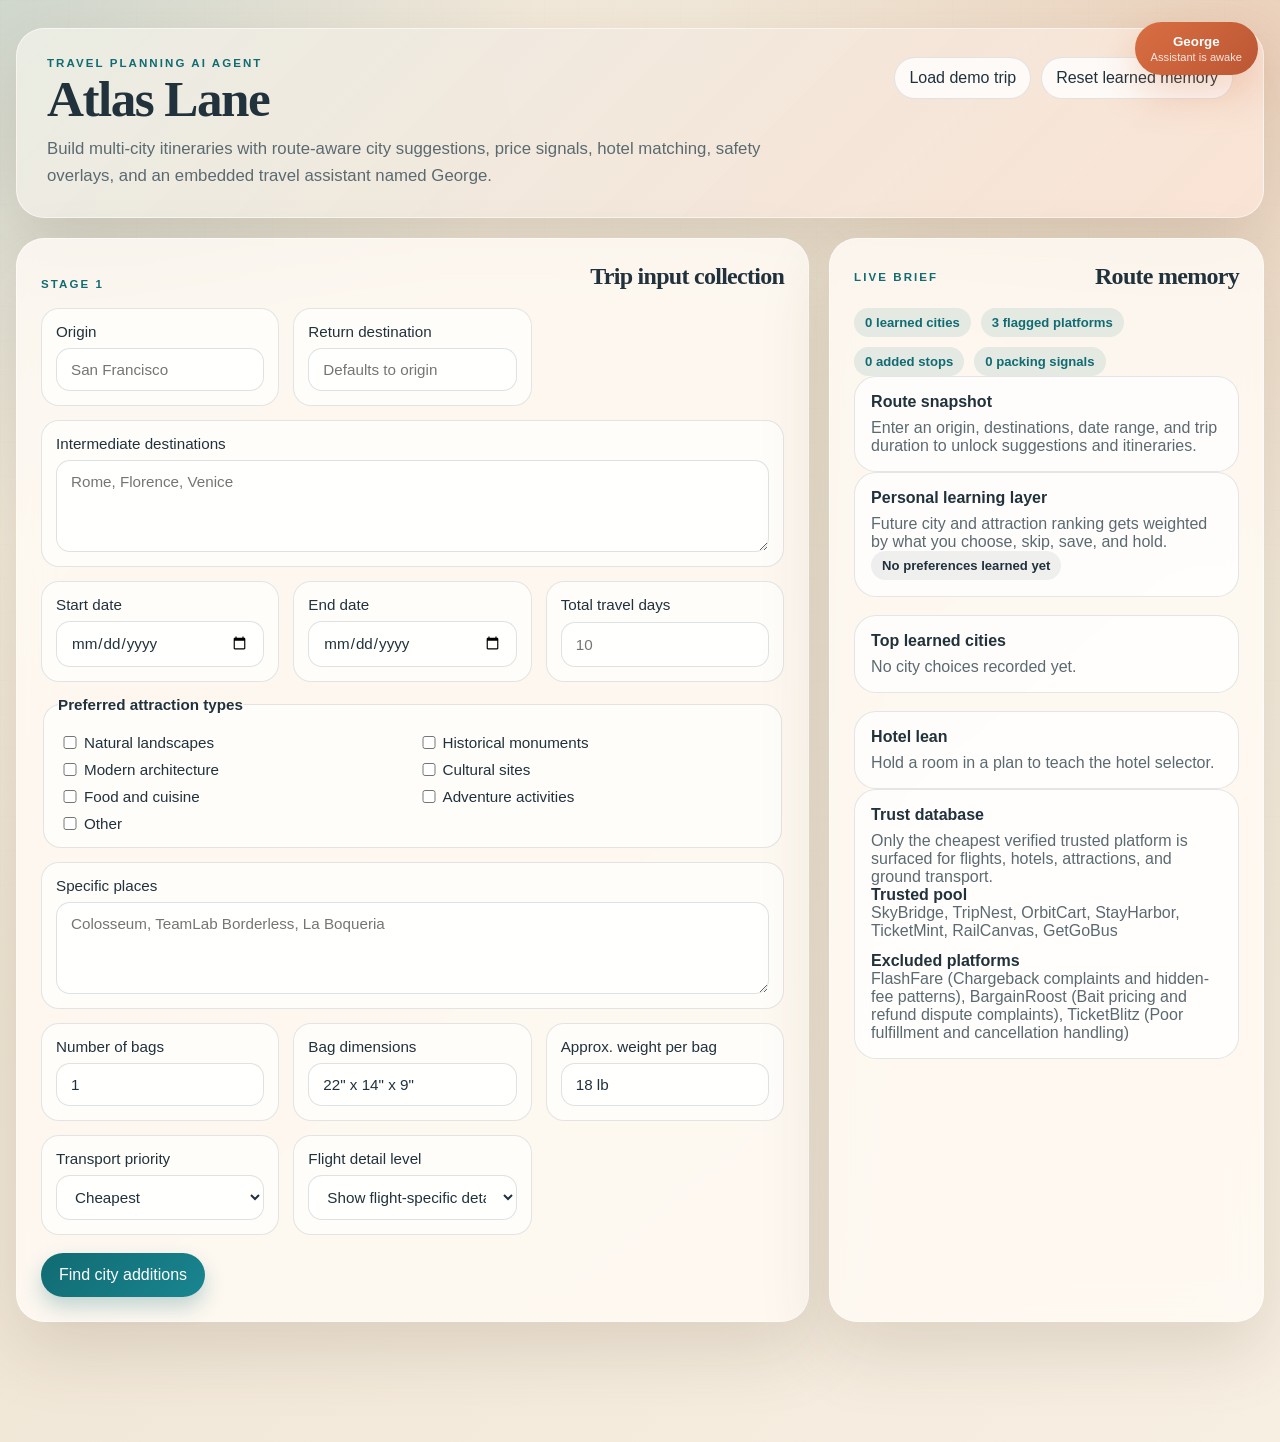
==== untitled folder 2/index.html @ 6e9e3964 "Add files via upload" ====
<!DOCTYPE html>
<html lang="en">
  <head>
    <meta charset="UTF-8" />
    <meta name="viewport" content="width=device-width, initial-scale=1.0" />
    <title>Atlas Lane Travel Planner</title>
    <link rel="stylesheet" href="./styles.css" />
  </head>
  <body>
    <div class="page-shell">
      <header class="panel hero-panel">
        <div class="hero-copy">
          <p class="eyebrow">Travel Planning AI Agent</p>
          <h1>Atlas Lane</h1>
          <p class="hero-text">
            Build multi-city itineraries with route-aware city suggestions, price
            signals, hotel matching, safety overlays, and an embedded travel
            assistant named George.
          </p>
        </div>
        <div class="hero-actions">
          <button id="loadDemo" class="ghost-button" type="button">
            Load demo trip
          </button>
          <button id="resetMemory" class="ghost-button" type="button">
            Reset learned memory
          </button>
        </div>
      </header>

      <main class="dashboard-grid">
        <section class="panel intake-panel">
          <div class="section-heading">
            <p class="eyebrow">Stage 1</p>
            <h2>Trip input collection</h2>
          </div>

          <form id="tripForm" class="trip-form">
            <div class="form-grid">
              <label>
                Origin
                <input
                  id="origin"
                  name="origin"
                  type="text"
                  placeholder="San Francisco"
                  required
                />
              </label>

              <label>
                Return destination
                <input
                  id="returnDestination"
                  name="returnDestination"
                  type="text"
                  placeholder="Defaults to origin"
                />
              </label>

              <label class="wide">
                Intermediate destinations
                <textarea
                  id="destinations"
                  name="destinations"
                  rows="3"
                  placeholder="Rome, Florence, Venice"
                  required
                ></textarea>
              </label>

              <label>
                Start date
                <input id="startDate" name="startDate" type="date" required />
              </label>

              <label>
                End date
                <input id="endDate" name="endDate" type="date" required />
              </label>

              <label>
                Total travel days
                <input
                  id="tripDays"
                  name="tripDays"
                  type="number"
                  min="2"
                  max="45"
                  placeholder="10"
                  required
                />
              </label>

              <fieldset class="wide checkbox-group">
                <legend>Preferred attraction types</legend>
                <label><input type="checkbox" name="attractionType" value="Natural landscapes" />Natural landscapes</label>
                <label><input type="checkbox" name="attractionType" value="Historical monuments" />Historical monuments</label>
                <label><input type="checkbox" name="attractionType" value="Modern architecture" />Modern architecture</label>
                <label><input type="checkbox" name="attractionType" value="Cultural sites" />Cultural sites</label>
                <label><input type="checkbox" name="attractionType" value="Food and cuisine" />Food and cuisine</label>
                <label><input type="checkbox" name="attractionType" value="Adventure activities" />Adventure activities</label>
                <label><input type="checkbox" name="attractionType" value="Other" />Other</label>
              </fieldset>

              <label class="wide">
                Specific places
                <textarea
                  id="specificPlaces"
                  name="specificPlaces"
                  rows="3"
                  placeholder="Colosseum, TeamLab Borderless, La Boqueria"
                ></textarea>
              </label>

              <label>
                Number of bags
                <input
                  id="bagCount"
                  name="bagCount"
                  type="number"
                  min="0"
                  max="8"
                  value="1"
                />
              </label>

              <label>
                Bag dimensions
                <input
                  id="bagDimensions"
                  name="bagDimensions"
                  type="text"
                  placeholder='22" x 14" x 9"'
                  value='22" x 14" x 9"'
                />
              </label>

              <label>
                Approx. weight per bag
                <input
                  id="bagWeight"
                  name="bagWeight"
                  type="text"
                  placeholder="18 lb"
                  value="18 lb"
                />
              </label>

              <label>
                Transport priority
                <select id="transportPriority" name="transportPriority">
                  <option value="Cheapest">Cheapest</option>
                  <option value="Fastest">Fastest</option>
                  <option value="No preference">No preference</option>
                </select>
              </label>

              <label>
                Flight detail level
                <select id="flightInfo" name="flightInfo">
                  <option value="Show">Show flight-specific details</option>
                  <option value="Hide">Hide advanced flight detail</option>
                </select>
              </label>
            </div>

            <div class="form-actions">
              <button class="primary-button" type="submit">
                Find city additions
              </button>
              <p id="formMessage" class="form-message" aria-live="polite"></p>
            </div>
          </form>
        </section>

        <aside class="panel insight-panel">
          <div class="section-heading compact">
            <p class="eyebrow">Live brief</p>
            <h2>Route memory</h2>
          </div>

          <div id="statusPills" class="status-pills"></div>
          <div id="routeSummary" class="summary-stack"></div>
          <div id="learningSummary" class="summary-stack"></div>
          <div id="trustSummary" class="summary-stack"></div>
        </aside>
      </main>

      <section id="suggestionSection" class="panel stage-panel hidden">
        <div class="section-heading">
          <p class="eyebrow">Stage 2</p>
          <h2>City suggestion engine</h2>
        </div>
        <div id="suggestionCards" class="suggestion-grid"></div>
        <div class="panel-footer">
          <p class="footer-note">
            Suggested cities are optional. Accepted stops are added to the route
            before itinerary generation.
          </p>
          <button id="generatePlans" class="primary-button" type="button">
            Generate itineraries
          </button>
        </div>
      </section>

      <section id="transportSection" class="panel stage-panel hidden">
        <div class="section-heading">
          <p class="eyebrow">Stage 3</p>
          <h2>Flight, ground transport, and price forecast</h2>
        </div>
        <div id="transportContent" class="transport-stack"></div>
      </section>

      <section id="plansSection" class="panel stage-panel hidden">
        <div class="section-heading">
          <p class="eyebrow">Stage 4+</p>
          <h2>Complete travel plans</h2>
        </div>
        <div id="plansContent" class="plans-grid"></div>
      </section>
    </div>

    <button id="georgeToggle" class="george-toggle" type="button">
      <span>George</span>
      <small>Assistant is awake</small>
    </button>

    <section id="georgePanel" class="george-panel hidden" aria-live="polite">
      <div class="george-header">
        <div>
          <p class="eyebrow">Ambient assistant</p>
          <h2>George</h2>
        </div>
        <button id="closeGeorge" class="icon-button" type="button">×</button>
      </div>

      <div id="georgeMessages" class="george-messages"></div>

      <div id="packingListPanel" class="packing-list-panel hidden">
        <div class="packing-header">
          <h3>Packing list</h3>
          <p>Toggle items to mark them as personally relevant.</p>
        </div>
        <div id="packingListItems" class="packing-list-items"></div>
      </div>

      <div class="quick-prompts">
        <button class="chip-button" data-prompt="Create a packing list for this trip" type="button">
          Packing list
        </button>
        <button class="chip-button" data-prompt="Why were these cities suggested?" type="button">
          Explain route logic
        </button>
        <button class="chip-button" data-prompt="How do I use the prohibited items panel?" type="button">
          Explain compliance
        </button>
      </div>

      <form id="georgeForm" class="george-form">
        <input
          id="georgeInput"
          type="text"
          placeholder="Ask George about the route, packing, or the UI"
          autocomplete="off"
        />
        <button class="primary-button" type="submit">Send</button>
      </form>
    </section>

    <div id="complianceModal" class="modal hidden" role="dialog" aria-modal="true">
      <div class="modal-backdrop" data-close-modal="true"></div>
      <div class="modal-card">
        <div class="modal-header">
          <div>
            <p class="eyebrow">Stage 6</p>
            <h2>Prohibited items panel</h2>
          </div>
          <button id="closeCompliance" class="icon-button" type="button">×</button>
        </div>
        <div id="complianceContent" class="compliance-content"></div>
      </div>
    </div>

    <script src="./app.js"></script>
  </body>
</html>
---- untitled folder 2/styles.css ----
:root {
  --bg: #f5ecdf;
  --bg-deep: #d8c8b4;
  --panel: rgba(255, 251, 245, 0.84);
  --panel-strong: rgba(255, 248, 239, 0.95);
  --ink: #21323c;
  --muted: #5b6a70;
  --line: rgba(33, 50, 60, 0.12);
  --teal: #116b72;
  --teal-soft: #dbf1ee;
  --coral: #d96e42;
  --gold: #cb9b43;
  --sage: #79946e;
  --red: #ba5549;
  --yellow: #e2bf62;
  --green: #4f8d68;
  --shadow: 0 28px 70px rgba(80, 59, 35, 0.15);
}

* {
  box-sizing: border-box;
}

html {
  scroll-behavior: smooth;
}

body {
  margin: 0;
  min-height: 100vh;
  font-family: "Avenir Next", "Segoe UI", sans-serif;
  color: var(--ink);
  background:
    radial-gradient(circle at top left, rgba(17, 107, 114, 0.16), transparent 28%),
    radial-gradient(circle at top right, rgba(217, 110, 66, 0.16), transparent 30%),
    linear-gradient(140deg, var(--bg), #efe5d4 40%, #f8efe3 100%);
}

body::before {
  content: "";
  position: fixed;
  inset: 0;
  pointer-events: none;
  opacity: 0.28;
  background-image:
    linear-gradient(rgba(17, 107, 114, 0.04) 1px, transparent 1px),
    linear-gradient(90deg, rgba(17, 107, 114, 0.04) 1px, transparent 1px);
  background-size: 34px 34px;
}

.page-shell {
  position: relative;
  z-index: 1;
  width: min(1320px, calc(100% - 32px));
  margin: 28px auto 120px;
  display: grid;
  gap: 20px;
}

.panel {
  backdrop-filter: blur(16px);
  background: var(--panel);
  border: 1px solid rgba(255, 255, 255, 0.55);
  border-radius: 28px;
  box-shadow: var(--shadow);
}

.hero-panel {
  padding: 28px 30px;
  display: flex;
  justify-content: space-between;
  align-items: flex-start;
  gap: 18px;
  background:
    linear-gradient(135deg, rgba(17, 107, 114, 0.08), rgba(217, 110, 66, 0.14)),
    var(--panel-strong);
}

.hero-copy h1,
.section-heading h2,
.george-header h2,
.packing-header h3,
.modal-header h2 {
  margin: 0;
  font-family: "Iowan Old Style", "Palatino Linotype", Georgia, serif;
  letter-spacing: -0.03em;
}

.hero-copy h1 {
  font-size: clamp(2.4rem, 4vw, 4rem);
  line-height: 0.95;
  margin-top: 6px;
}

.hero-text {
  max-width: 760px;
  margin: 12px 0 0;
  color: var(--muted);
  font-size: 1.05rem;
  line-height: 1.6;
}

.hero-actions {
  display: flex;
  gap: 10px;
  flex-wrap: wrap;
  justify-content: flex-end;
}

.dashboard-grid {
  display: grid;
  grid-template-columns: minmax(0, 1.55fr) minmax(320px, 0.85fr);
  gap: 20px;
}

.intake-panel,
.insight-panel,
.stage-panel {
  padding: 24px;
}

.section-heading {
  display: flex;
  justify-content: space-between;
  align-items: flex-end;
  gap: 12px;
  margin-bottom: 18px;
}

.section-heading.compact {
  align-items: center;
}

.eyebrow {
  margin: 0;
  color: var(--teal);
  text-transform: uppercase;
  letter-spacing: 0.18em;
  font-size: 0.72rem;
  font-weight: 700;
}

.trip-form,
.summary-stack,
.transport-stack {
  display: grid;
  gap: 18px;
}

.form-grid {
  display: grid;
  grid-template-columns: repeat(3, minmax(0, 1fr));
  gap: 14px;
}

.form-grid label,
.checkbox-group {
  display: grid;
  gap: 8px;
  padding: 14px;
  border-radius: 18px;
  background: rgba(255, 255, 255, 0.68);
  border: 1px solid var(--line);
  font-size: 0.95rem;
}

.form-grid label input,
.form-grid label textarea,
.form-grid label select,
.george-form input {
  width: 100%;
  border: 1px solid rgba(33, 50, 60, 0.14);
  background: rgba(255, 255, 255, 0.94);
  border-radius: 14px;
  padding: 12px 14px;
  color: var(--ink);
  font: inherit;
}

.form-grid label textarea {
  resize: vertical;
  min-height: 92px;
}

.wide {
  grid-column: 1 / -1;
}

.checkbox-group {
  grid-template-columns: repeat(2, minmax(0, 1fr));
}

.checkbox-group legend {
  padding: 0;
  margin-bottom: 6px;
  font-weight: 700;
}

.checkbox-group label {
  padding: 0;
  border: 0;
  background: transparent;
  grid-template-columns: 16px auto;
  align-items: center;
  gap: 10px;
}

.form-actions,
.panel-footer,
.quick-prompts,
.packing-list-items,
.status-pills,
.plan-actions,
.trust-actions,
.map-toolbar {
  display: flex;
  gap: 10px;
  flex-wrap: wrap;
}

.primary-button,
.ghost-button,
.chip-button,
.icon-button,
.map-button {
  border: 0;
  font: inherit;
  cursor: pointer;
  transition: transform 160ms ease, box-shadow 160ms ease, background 160ms ease;
}

.primary-button {
  background: linear-gradient(135deg, var(--teal), #198590);
  color: white;
  padding: 13px 18px;
  border-radius: 999px;
  box-shadow: 0 10px 20px rgba(17, 107, 114, 0.25);
}

.ghost-button,
.chip-button,
.map-button {
  background: rgba(255, 255, 255, 0.8);
  color: var(--ink);
  padding: 11px 14px;
  border-radius: 999px;
  border: 1px solid var(--line);
}

.icon-button {
  width: 40px;
  height: 40px;
  border-radius: 999px;
  background: rgba(255, 255, 255, 0.74);
  border: 1px solid var(--line);
}

.primary-button:hover,
.ghost-button:hover,
.chip-button:hover,
.icon-button:hover,
.map-button:hover {
  transform: translateY(-1px);
}

.form-message,
.footer-note,
.summary-note,
.metric-caption,
.disclaimer,
.packing-header p,
.message-meta {
  margin: 0;
  color: var(--muted);
}

.status-card,
.summary-card,
.suggestion-card,
.transport-card,
.plan-card,
.city-card,
.hotel-card,
.attraction-card,
.trust-card,
.modal-card,
.message,
.packing-item,
.route-chip,
.flight-row,
.ground-row {
  border: 1px solid var(--line);
  border-radius: 22px;
  background: rgba(255, 255, 255, 0.76);
}

.status-card,
.summary-card,
.trust-card {
  padding: 16px;
}

.status-pill,
.tag,
.metric-badge,
.risk-pill,
.platform-pill,
.safety-pill {
  display: inline-flex;
  align-items: center;
  gap: 6px;
  padding: 7px 11px;
  border-radius: 999px;
  font-size: 0.82rem;
  font-weight: 700;
}

.status-pill {
  background: rgba(17, 107, 114, 0.1);
  color: var(--teal);
}

.tag,
.platform-pill {
  background: rgba(33, 50, 60, 0.07);
}

.metric-badge.good,
.risk-pill.low,
.safety-pill.low {
  background: rgba(79, 141, 104, 0.12);
  color: var(--green);
}

.metric-badge.warn,
.risk-pill.medium,
.safety-pill.medium {
  background: rgba(226, 191, 98, 0.18);
  color: #825f12;
}

.metric-badge.alert,
.risk-pill.high,
.safety-pill.high {
  background: rgba(186, 85, 73, 0.14);
  color: var(--red);
}

.summary-card h3,
.suggestion-card h3,
.transport-card h3,
.plan-card h3,
.city-card h4,
.hotel-card h5,
.attraction-card h5,
.trust-card h3 {
  margin: 0 0 8px;
  font-size: 1rem;
}

.route-flow,
.cost-grid,
.city-grid,
.hotel-grid,
.attraction-grid,
.suggestion-grid,
.plans-grid {
  display: grid;
  gap: 14px;
}

.route-flow {
  grid-template-columns: repeat(auto-fit, minmax(160px, 1fr));
}

.route-chip {
  padding: 14px;
}

.route-chip strong {
  display: block;
  margin-bottom: 6px;
}

.suggestion-grid {
  grid-template-columns: repeat(auto-fit, minmax(260px, 1fr));
}

.suggestion-card,
.transport-card,
.plan-card,
.city-card,
.hotel-card,
.attraction-card,
.flight-row,
.ground-row {
  padding: 18px;
}

.suggestion-card {
  display: grid;
  gap: 14px;
}

.transport-card,
.plan-card {
  display: grid;
  gap: 16px;
}

.transport-topline,
.plan-topline,
.city-topline,
.hotel-meta,
.attraction-meta,
.flight-meta,
.ground-meta,
.compliance-columns {
  display: flex;
  justify-content: space-between;
  gap: 12px;
  flex-wrap: wrap;
}

.flight-list,
.ground-list,
.city-grid,
.hotel-grid,
.attraction-grid,
.trust-stack,
.compliance-stack {
  display: grid;
  gap: 12px;
}

.plan-card {
  background:
    linear-gradient(135deg, rgba(17, 107, 114, 0.06), rgba(217, 110, 66, 0.08)),
    rgba(255, 255, 255, 0.8);
}

.cost-grid {
  grid-template-columns: repeat(auto-fit, minmax(140px, 1fr));
}

.cost-cell {
  padding: 14px;
  border-radius: 18px;
  background: rgba(255, 255, 255, 0.8);
  border: 1px solid var(--line);
}

.cost-cell strong {
  display: block;
  font-size: 1.12rem;
  margin-top: 6px;
}

.city-grid {
  grid-template-columns: repeat(auto-fit, minmax(320px, 1fr));
}

.hotel-grid,
.attraction-grid {
  grid-template-columns: repeat(auto-fit, minmax(220px, 1fr));
}

.link-row {
  display: flex;
  justify-content: space-between;
  gap: 10px;
  flex-wrap: wrap;
  align-items: center;
}

.deep-link {
  color: var(--teal);
  text-decoration: none;
  font-weight: 700;
}

.deep-link:hover {
  text-decoration: underline;
}

.forecast-chart {
  width: 100%;
  height: 180px;
  border-radius: 18px;
  background: linear-gradient(180deg, rgba(17, 107, 114, 0.08), rgba(255, 255, 255, 0.9));
  border: 1px solid var(--line);
}

.map-card {
  border: 1px solid var(--line);
  border-radius: 20px;
  background: rgba(244, 250, 249, 0.92);
  padding: 16px;
  display: grid;
  gap: 12px;
}

.map-viewport {
  overflow: hidden;
  border-radius: 18px;
  height: 220px;
  background:
    radial-gradient(circle at 20% 15%, rgba(17, 107, 114, 0.08), transparent 26%),
    linear-gradient(135deg, rgba(255, 255, 255, 0.9), rgba(220, 235, 230, 0.92));
  position: relative;
  border: 1px solid rgba(17, 107, 114, 0.12);
}

.map-scene {
  position: absolute;
  inset: 0;
  transform-origin: center center;
}

.map-cell {
  position: absolute;
  border-radius: 16px;
  padding: 10px;
  min-width: 92px;
  min-height: 62px;
  border: 1px solid rgba(255, 255, 255, 0.7);
  box-shadow: 0 10px 20px rgba(39, 57, 69, 0.08);
}

.map-cell.low {
  background: rgba(79, 141, 104, 0.78);
  color: white;
}

.map-cell.medium {
  background: rgba(226, 191, 98, 0.88);
  color: #553f09;
}

.map-cell.high {
  background: rgba(186, 85, 73, 0.85);
  color: white;
}

.map-cell strong,
.map-cell small {
  display: block;
}

.legend {
  display: flex;
  gap: 8px;
  flex-wrap: wrap;
}

.george-toggle {
  position: fixed;
  right: 22px;
  top: 22px;
  z-index: 10;
  border: 0;
  border-radius: 999px;
  padding: 12px 16px;
  color: white;
  background: linear-gradient(135deg, var(--coral), #bb5734);
  box-shadow: 0 18px 40px rgba(217, 110, 66, 0.28);
  cursor: pointer;
  display: grid;
  gap: 2px;
  animation: georgePulse 2.8s ease-in-out infinite;
}

.george-toggle span {
  font-weight: 800;
}

.george-toggle small {
  opacity: 0.84;
}

@keyframes georgePulse {
  0%,
  100% {
    transform: translateY(0);
    box-shadow: 0 18px 40px rgba(217, 110, 66, 0.24);
  }
  50% {
    transform: translateY(-2px);
    box-shadow: 0 22px 44px rgba(217, 110, 66, 0.34);
  }
}

.george-panel {
  position: fixed;
  right: 20px;
  top: 92px;
  width: min(380px, calc(100vw - 24px));
  max-height: calc(100vh - 116px);
  z-index: 11;
  display: grid;
  gap: 14px;
  padding: 18px;
  overflow: auto;
  background:
    linear-gradient(180deg, rgba(255, 248, 239, 0.98), rgba(245, 251, 249, 0.96));
  border: 1px solid rgba(255, 255, 255, 0.7);
  border-radius: 28px;
  box-shadow: 0 30px 80px rgba(58, 42, 22, 0.28);
}

.george-header,
.modal-header,
.packing-header {
  display: flex;
  justify-content: space-between;
  gap: 12px;
  align-items: center;
}

.george-messages {
  display: grid;
  gap: 10px;
}

.message {
  padding: 14px;
  line-height: 1.5;
}

.message.user {
  background: rgba(17, 107, 114, 0.1);
}

.message.assistant {
  background: rgba(255, 255, 255, 0.88);
}

.packing-list-panel {
  padding: 14px;
  border-radius: 22px;
  border: 1px solid var(--line);
  background: rgba(255, 255, 255, 0.82);
}

.packing-item {
  padding: 12px;
  display: grid;
  gap: 6px;
}

.packing-item label {
  display: flex;
  gap: 10px;
  align-items: center;
}

.modal {
  position: fixed;
  inset: 0;
  z-index: 12;
}

.modal-backdrop {
  position: absolute;
  inset: 0;
  background: rgba(25, 33, 39, 0.48);
}

.modal-card {
  position: relative;
  z-index: 1;
  width: min(960px, calc(100% - 28px));
  max-height: calc(100vh - 36px);
  overflow: auto;
  margin: 18px auto;
  padding: 24px;
  background: rgba(255, 250, 245, 0.98);
}

.compliance-content {
  display: grid;
  gap: 16px;
}

.compliance-card {
  border: 1px solid var(--line);
  background: rgba(255, 255, 255, 0.86);
  border-radius: 22px;
  padding: 18px;
}

.compliance-card ul {
  margin: 10px 0 0;
  padding-left: 18px;
  color: var(--muted);
}

.hidden {
  display: none !important;
}

@media (max-width: 1080px) {
  .dashboard-grid {
    grid-template-columns: 1fr;
  }

  .hero-panel {
    flex-direction: column;
  }
}

@media (max-width: 780px) {
  .page-shell {
    width: min(100% - 18px, 1320px);
    margin-top: 18px;
    margin-bottom: 100px;
  }

  .intake-panel,
  .insight-panel,
  .stage-panel,
  .hero-panel {
    padding: 18px;
    border-radius: 24px;
  }

  .form-grid,
  .checkbox-group {
    grid-template-columns: 1fr;
  }

  .george-panel {
    left: 9px;
    right: 9px;
    width: auto;
    top: 80px;
  }

  .george-toggle {
    top: auto;
    bottom: 14px;
    right: 14px;
  }
}
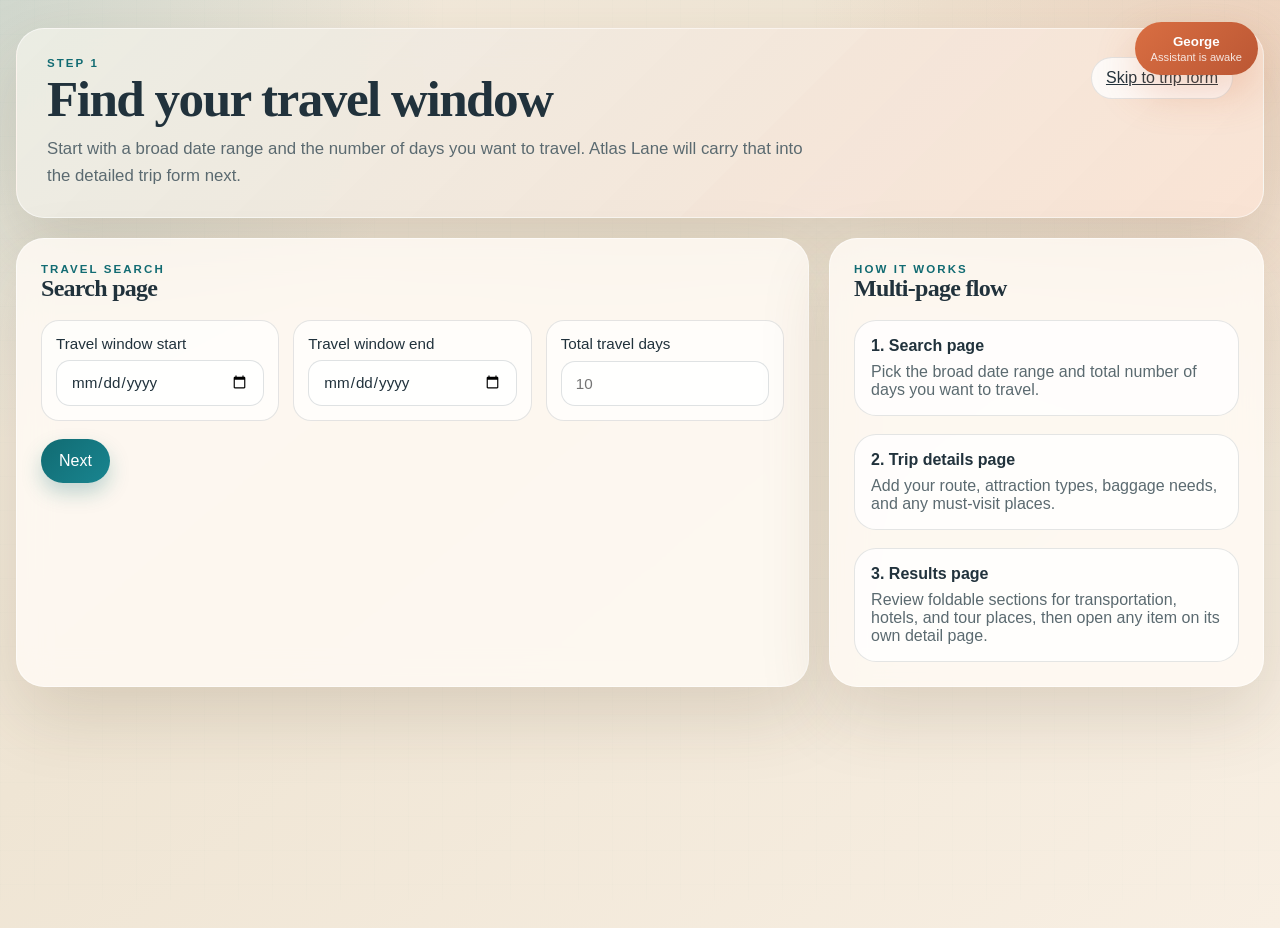
==== commit c64f5110: "Add files via upload" ====
--- a/untitled folder 2/index.html
+++ b/untitled folder 2/index.html
@@ -3,222 +3,78 @@
   <head>
     <meta charset="UTF-8" />
     <meta name="viewport" content="width=device-width, initial-scale=1.0" />
-    <title>Atlas Lane Travel Planner</title>
+    <title>Atlas Lane | Search</title>
     <link rel="stylesheet" href="./styles.css" />
   </head>
   <body>
     <div class="page-shell">
       <header class="panel hero-panel">
         <div class="hero-copy">
-          <p class="eyebrow">Travel Planning AI Agent</p>
-          <h1>Atlas Lane</h1>
+          <p class="eyebrow">Step 1</p>
+          <h1>Find your travel window</h1>
           <p class="hero-text">
-            Build multi-city itineraries with route-aware city suggestions, price
-            signals, hotel matching, safety overlays, and an embedded travel
-            assistant named George.
+            Start with a broad date range and the number of days you want to travel.
+            Atlas Lane will carry that into the detailed trip form next.
           </p>
         </div>
         <div class="hero-actions">
-          <button id="loadDemo" class="ghost-button" type="button">
-            Load demo trip
-          </button>
-          <button id="resetMemory" class="ghost-button" type="button">
-            Reset learned memory
-          </button>
+          <a class="ghost-button" href="./trip-details.html">Skip to trip form</a>
         </div>
       </header>
 
       <main class="dashboard-grid">
         <section class="panel intake-panel">
           <div class="section-heading">
-            <p class="eyebrow">Stage 1</p>
-            <h2>Trip input collection</h2>
+            <div>
+              <p class="eyebrow">Travel search</p>
+              <h2>Search page</h2>
+            </div>
           </div>
-
-          <form id="tripForm" class="trip-form">
-            <div class="form-grid">
+          <form id="searchWindowForm" class="trip-form">
+            <div class="form-grid window-grid">
               <label>
-                Origin
-                <input
-                  id="origin"
-                  name="origin"
-                  type="text"
-                  placeholder="San Francisco"
-                  required
-                />
+                Travel window start
+                <input id="windowStartDate" type="date" required />
               </label>
-
               <label>
-                Return destination
-                <input
-                  id="returnDestination"
-                  name="returnDestination"
-                  type="text"
-                  placeholder="Defaults to origin"
-                />
+                Travel window end
+                <input id="windowEndDate" type="date" required />
               </label>
-
-              <label class="wide">
-                Intermediate destinations
-                <textarea
-                  id="destinations"
-                  name="destinations"
-                  rows="3"
-                  placeholder="Rome, Florence, Venice"
-                  required
-                ></textarea>
-              </label>
-
-              <label>
-                Start date
-                <input id="startDate" name="startDate" type="date" required />
-              </label>
-
-              <label>
-                End date
-                <input id="endDate" name="endDate" type="date" required />
-              </label>
-
               <label>
                 Total travel days
-                <input
-                  id="tripDays"
-                  name="tripDays"
-                  type="number"
-                  min="2"
-                  max="45"
-                  placeholder="10"
-                  required
-                />
-              </label>
-
-              <fieldset class="wide checkbox-group">
-                <legend>Preferred attraction types</legend>
-                <label><input type="checkbox" name="attractionType" value="Natural landscapes" />Natural landscapes</label>
-                <label><input type="checkbox" name="attractionType" value="Historical monuments" />Historical monuments</label>
-                <label><input type="checkbox" name="attractionType" value="Modern architecture" />Modern architecture</label>
-                <label><input type="checkbox" name="attractionType" value="Cultural sites" />Cultural sites</label>
-                <label><input type="checkbox" name="attractionType" value="Food and cuisine" />Food and cuisine</label>
-                <label><input type="checkbox" name="attractionType" value="Adventure activities" />Adventure activities</label>
-                <label><input type="checkbox" name="attractionType" value="Other" />Other</label>
-              </fieldset>
-
-              <label class="wide">
-                Specific places
-                <textarea
-                  id="specificPlaces"
-                  name="specificPlaces"
-                  rows="3"
-                  placeholder="Colosseum, TeamLab Borderless, La Boqueria"
-                ></textarea>
-              </label>
-
-              <label>
-                Number of bags
-                <input
-                  id="bagCount"
-                  name="bagCount"
-                  type="number"
-                  min="0"
-                  max="8"
-                  value="1"
-                />
-              </label>
-
-              <label>
-                Bag dimensions
-                <input
-                  id="bagDimensions"
-                  name="bagDimensions"
-                  type="text"
-                  placeholder='22" x 14" x 9"'
-                  value='22" x 14" x 9"'
-                />
-              </label>
-
-              <label>
-                Approx. weight per bag
-                <input
-                  id="bagWeight"
-                  name="bagWeight"
-                  type="text"
-                  placeholder="18 lb"
-                  value="18 lb"
-                />
-              </label>
-
-              <label>
-                Transport priority
-                <select id="transportPriority" name="transportPriority">
-                  <option value="Cheapest">Cheapest</option>
-                  <option value="Fastest">Fastest</option>
-                  <option value="No preference">No preference</option>
-                </select>
-              </label>
-
-              <label>
-                Flight detail level
-                <select id="flightInfo" name="flightInfo">
-                  <option value="Show">Show flight-specific details</option>
-                  <option value="Hide">Hide advanced flight detail</option>
-                </select>
+                <input id="windowTripDays" type="number" min="2" max="45" placeholder="10" required />
               </label>
             </div>
-
             <div class="form-actions">
-              <button class="primary-button" type="submit">
-                Find city additions
-              </button>
-              <p id="formMessage" class="form-message" aria-live="polite"></p>
+              <button class="primary-button" type="submit">Next</button>
+              <p id="windowStatus" class="form-message" aria-live="polite"></p>
             </div>
           </form>
         </section>
 
         <aside class="panel insight-panel">
           <div class="section-heading compact">
-            <p class="eyebrow">Live brief</p>
-            <h2>Route memory</h2>
+            <div>
+              <p class="eyebrow">How it works</p>
+              <h2>Multi-page flow</h2>
+            </div>
           </div>
-
-          <div id="statusPills" class="status-pills"></div>
-          <div id="routeSummary" class="summary-stack"></div>
-          <div id="learningSummary" class="summary-stack"></div>
-          <div id="trustSummary" class="summary-stack"></div>
+          <div class="summary-stack">
+            <div class="summary-card">
+              <h3>1. Search page</h3>
+              <p class="summary-note">Pick the broad date range and total number of days you want to travel.</p>
+            </div>
+            <div class="summary-card">
+              <h3>2. Trip details page</h3>
+              <p class="summary-note">Add your route, attraction types, baggage needs, and any must-visit places.</p>
+            </div>
+            <div class="summary-card">
+              <h3>3. Results page</h3>
+              <p class="summary-note">Review foldable sections for transportation, hotels, and tour places, then open any item on its own detail page.</p>
+            </div>
+          </div>
         </aside>
       </main>
-
-      <section id="suggestionSection" class="panel stage-panel hidden">
-        <div class="section-heading">
-          <p class="eyebrow">Stage 2</p>
-          <h2>City suggestion engine</h2>
-        </div>
-        <div id="suggestionCards" class="suggestion-grid"></div>
-        <div class="panel-footer">
-          <p class="footer-note">
-            Suggested cities are optional. Accepted stops are added to the route
-            before itinerary generation.
-          </p>
-          <button id="generatePlans" class="primary-button" type="button">
-            Generate itineraries
-          </button>
-        </div>
-      </section>
-
-      <section id="transportSection" class="panel stage-panel hidden">
-        <div class="section-heading">
-          <p class="eyebrow">Stage 3</p>
-          <h2>Flight, ground transport, and price forecast</h2>
-        </div>
-        <div id="transportContent" class="transport-stack"></div>
-      </section>
-
-      <section id="plansSection" class="panel stage-panel hidden">
-        <div class="section-heading">
-          <p class="eyebrow">Stage 4+</p>
-          <h2>Complete travel plans</h2>
-        </div>
-        <div id="plansContent" class="plans-grid"></div>
-      </section>
     </div>
 
     <button id="georgeToggle" class="george-toggle" type="button">
@@ -234,54 +90,26 @@
         </div>
         <button id="closeGeorge" class="icon-button" type="button">×</button>
       </div>
-
       <div id="georgeMessages" class="george-messages"></div>
-
       <div id="packingListPanel" class="packing-list-panel hidden">
         <div class="packing-header">
           <h3>Packing list</h3>
-          <p>Toggle items to mark them as personally relevant.</p>
+          <p>George can keep this list across pages.</p>
         </div>
         <div id="packingListItems" class="packing-list-items"></div>
       </div>
-
       <div class="quick-prompts">
-        <button class="chip-button" data-prompt="Create a packing list for this trip" type="button">
-          Packing list
-        </button>
-        <button class="chip-button" data-prompt="Why were these cities suggested?" type="button">
-          Explain route logic
-        </button>
-        <button class="chip-button" data-prompt="How do I use the prohibited items panel?" type="button">
-          Explain compliance
-        </button>
+        <button class="chip-button" data-prompt="How does this app work?" type="button">How it works</button>
+        <button class="chip-button" data-prompt="Can you help me choose travel dates?" type="button">Date help</button>
+        <button class="chip-button" data-prompt="Hi George" type="button">Say hi</button>
       </div>
-
       <form id="georgeForm" class="george-form">
-        <input
-          id="georgeInput"
-          type="text"
-          placeholder="Ask George about the route, packing, or the UI"
-          autocomplete="off"
-        />
+        <input id="georgeInput" type="text" placeholder="Ask George anything simple about the trip or app" autocomplete="off" />
         <button class="primary-button" type="submit">Send</button>
       </form>
     </section>
 
-    <div id="complianceModal" class="modal hidden" role="dialog" aria-modal="true">
-      <div class="modal-backdrop" data-close-modal="true"></div>
-      <div class="modal-card">
-        <div class="modal-header">
-          <div>
-            <p class="eyebrow">Stage 6</p>
-            <h2>Prohibited items panel</h2>
-          </div>
-          <button id="closeCompliance" class="icon-button" type="button">×</button>
-        </div>
-        <div id="complianceContent" class="compliance-content"></div>
-      </div>
-    </div>
-
-    <script src="./app.js"></script>
+    <script src="./frontend/shared.js"></script>
+    <script src="./frontend/search.js"></script>
   </body>
 </html>
--- a/untitled folder 2/styles.css
+++ b/untitled folder 2/styles.css
@@ -113,6 +113,10 @@
   gap: 20px;
 }
 
+.detail-layout {
+  grid-template-columns: 1fr;
+}
+
 .intake-panel,
 .insight-panel,
 .stage-panel {
@@ -151,6 +155,10 @@
   display: grid;
   grid-template-columns: repeat(3, minmax(0, 1fr));
   gap: 14px;
+}
+
+.window-grid {
+  grid-template-columns: repeat(3, minmax(0, 1fr));
 }
 
 .form-grid label,
@@ -279,6 +287,7 @@
 .suggestion-card,
 .transport-card,
 .plan-card,
+.result-group,
 .city-card,
 .hotel-card,
 .attraction-card,
@@ -465,6 +474,118 @@
   grid-template-columns: repeat(auto-fit, minmax(220px, 1fr));
 }
 
+.accordion {
+  border: 1px solid var(--line);
+  border-radius: 22px;
+  background: rgba(255, 255, 255, 0.8);
+  overflow: hidden;
+}
+
+.accordion summary {
+  list-style: none;
+  cursor: pointer;
+  padding: 18px;
+  font-weight: 700;
+  background: rgba(255, 255, 255, 0.74);
+}
+
+.accordion summary::-webkit-details-marker {
+  display: none;
+}
+
+.accordion summary::after {
+  content: "+";
+  float: right;
+  color: var(--teal);
+}
+
+.accordion[open] summary::after {
+  content: "-";
+}
+
+.accordion-body {
+  display: grid;
+  gap: 16px;
+  padding: 0 18px 18px;
+}
+
+.result-group {
+  padding: 16px;
+  display: grid;
+  gap: 12px;
+}
+
+.result-group-header {
+  display: flex;
+  justify-content: space-between;
+  gap: 12px;
+  flex-wrap: wrap;
+  align-items: center;
+}
+
+.result-group-header h4,
+.detail-topline h2 {
+  margin: 0;
+}
+
+.result-list {
+  display: grid;
+  gap: 10px;
+}
+
+.result-link {
+  width: 100%;
+  display: flex;
+  justify-content: space-between;
+  gap: 14px;
+  text-align: left;
+  padding: 16px;
+  border: 1px solid var(--line);
+  border-radius: 18px;
+  background: rgba(255, 255, 255, 0.86);
+  cursor: pointer;
+  transition: transform 160ms ease, box-shadow 160ms ease;
+}
+
+.result-link:hover,
+.result-link-anchor:hover {
+  transform: translateY(-1px);
+  box-shadow: 0 14px 24px rgba(58, 42, 22, 0.1);
+}
+
+.result-link-anchor {
+  text-decoration: none;
+  color: inherit;
+}
+
+.result-link strong,
+.result-link small {
+  display: block;
+}
+
+.result-link-meta {
+  text-align: right;
+  min-width: 110px;
+}
+
+.compact-chart {
+  height: 160px;
+}
+
+.detail-topline {
+  display: flex;
+  justify-content: space-between;
+  gap: 14px;
+  flex-wrap: wrap;
+  align-items: flex-start;
+}
+
+.detail-grid {
+  display: grid;
+  grid-template-columns: repeat(auto-fit, minmax(180px, 1fr));
+  gap: 12px;
+}
+
 .link-row {
   display: flex;
   justify-content: space-between;
@@ -498,6 +619,33 @@
   padding: 16px;
   display: grid;
   gap: 12px;
+}
+
+.city-live-panel h5 {
+  margin: 0 0 6px;
+  font-size: 0.95rem;
+}
+
+.city-live-grid {
+  display: grid;
+  grid-template-columns: minmax(240px, 1.1fr) minmax(220px, 0.9fr);
+  gap: 14px;
+  align-items: start;
+}
+
+.map-image-wrap {
+  min-height: 220px;
+  border-radius: 18px;
+  overflow: hidden;
+  border: 1px solid rgba(17, 107, 114, 0.12);
+  background: linear-gradient(180deg, rgba(17, 107, 114, 0.08), rgba(255, 255, 255, 0.96));
+}
+
+.city-map-image {
+  display: block;
+  width: 100%;
+  height: 220px;
+  object-fit: cover;
 }
 
 .map-viewport {
@@ -725,7 +873,8 @@
   }
 
   .form-grid,
-  .checkbox-group {
+  .checkbox-group,
+  .window-grid {
     grid-template-columns: 1fr;
   }
 
@@ -741,4 +890,20 @@
     bottom: 14px;
     right: 14px;
   }
-}
+
+  .result-link,
+  .detail-topline,
+  .result-group-header {
+    flex-direction: column;
+    align-items: flex-start;
+  }
+
+  .result-link-meta {
+    text-align: left;
+    min-width: 0;
+  }
+
+  .city-live-grid {
+    grid-template-columns: 1fr;
+  }
+}
